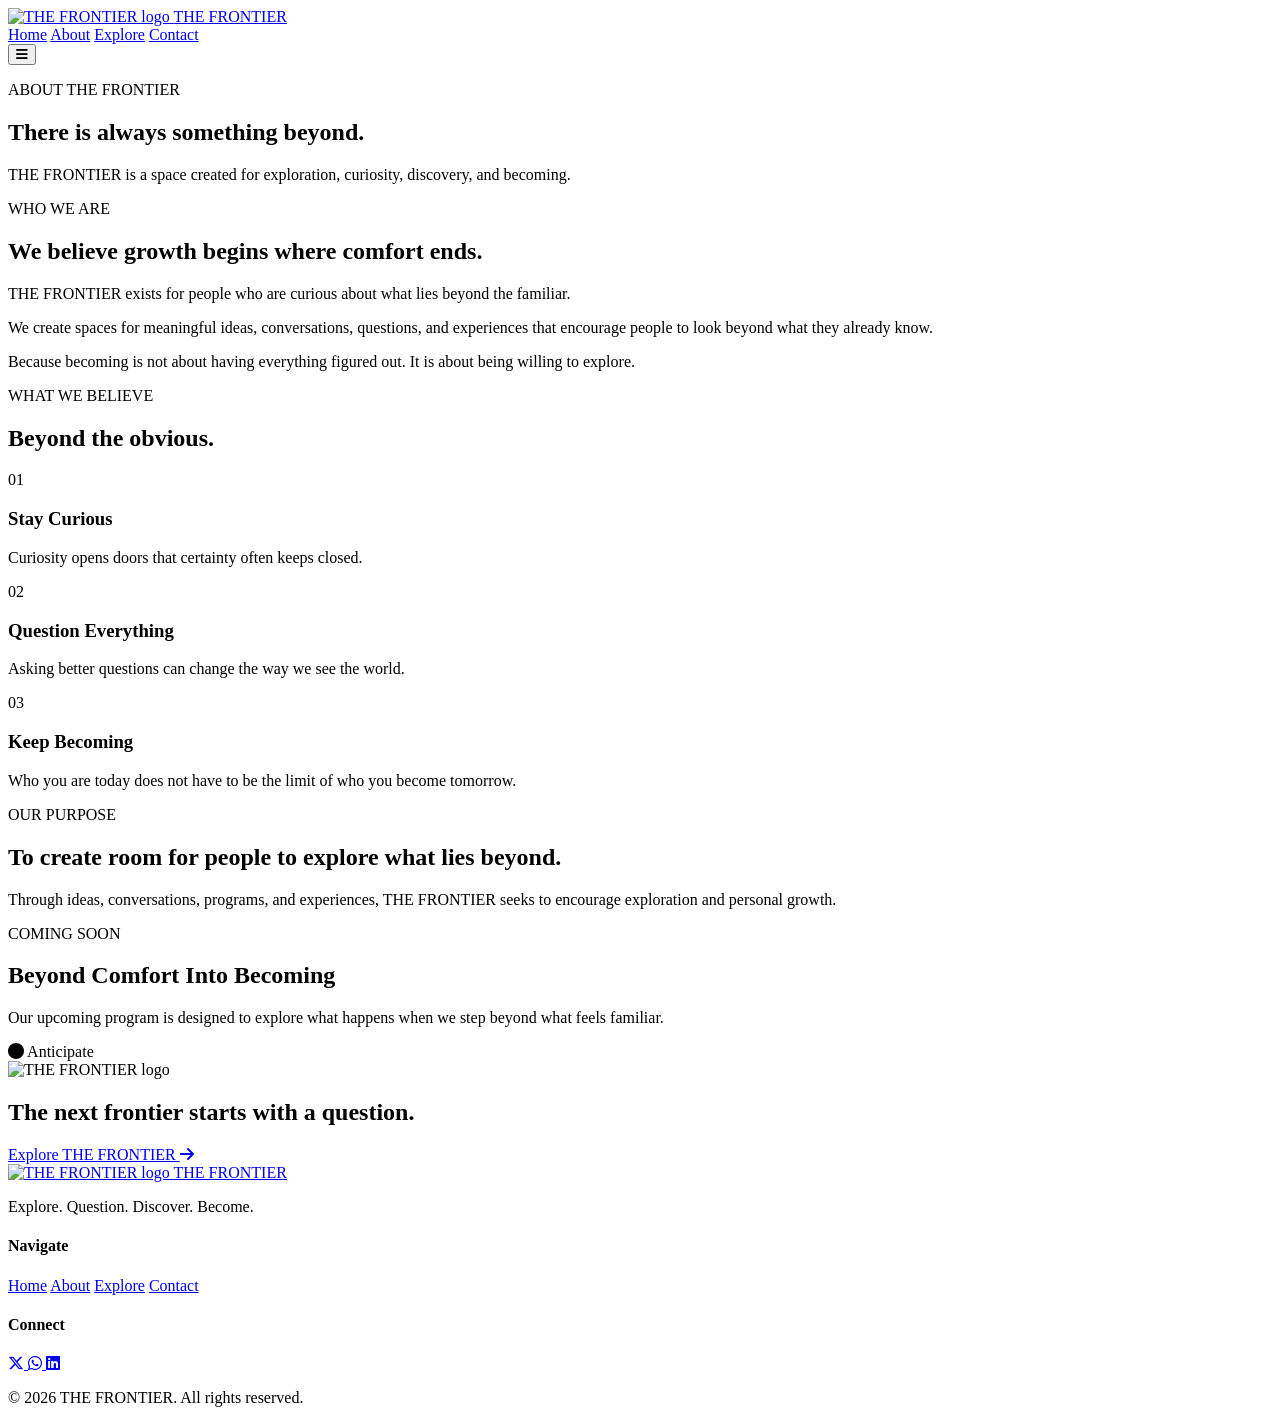
==== about.html @ 78a6743c "Add files via upload" ====
<!DOCTYPE html>
<html lang="en">
<head>
    <meta charset="UTF-8">
    <meta name="viewport" content="width=device-width, initial-scale=1.0">

    <title>About | THE FRONTIER</title>
    <meta name="description" content="Learn about THE FRONTIER, a space for exploration, curiosity, ideas, discovery, and becoming.">

    <link rel="preconnect" href="https://fonts.googleapis.com">
    <link rel="preconnect" href="https://fonts.gstatic.com" crossorigin>
    <link href="https://fonts.googleapis.com/css2?family=Poppins:wght@400;500;600;700&display=swap" rel="stylesheet">

    <link rel="stylesheet" href="https://cdnjs.cloudflare.com/ajax/libs/font-awesome/6.7.2/css/all.min.css">

    <link rel="stylesheet" href="css/style.css">
</head>

<body>

    <header class="site-header">
        <div class="container nav-container">

            <a href="index.html" class="logo">
                <img src="assets/images/logo.png" alt="THE FRONTIER logo">
                <span>THE FRONTIER</span>
            </a>

            <nav class="main-nav">
                <a href="index.html">Home</a>
                <a href="about.html" class="active">About</a>
                <a href="explore.html">Explore</a>
                <a href="contact.html">Contact</a>
            </nav>

            <button class="menu-toggle" aria-label="Open navigation menu">
                <i class="fa-solid fa-bars"></i>
            </button>

        </div>
    </header>


    <main>

        <section class="page-hero">
            <div class="container">

                <p class="eyebrow">ABOUT THE FRONTIER</p>

                <h1>
                    There is always
                    <span>something beyond.</span>
                </h1>

                <p>
                    THE FRONTIER is a space created for exploration,
                    curiosity, discovery, and becoming.
                </p>

            </div>
        </section>

        <section class="about-intro section">
            <div class="container about-grid">

                <div>
                    <p class="section-label">WHO WE ARE</p>

                    <h2>
                        We believe growth
                        begins where comfort ends.
                    </h2>
                </div>

                <div class="about-text">

                    <p>
                        THE FRONTIER exists for people who are curious
                        about what lies beyond the familiar.
                    </p>

                    <p>
                        We create spaces for meaningful ideas,
                        conversations, questions, and experiences
                        that encourage people to look beyond what
                        they already know.
                    </p>

                    <p>
                        Because becoming is not about having everything
                        figured out. It is about being willing to explore.
                    </p>

                </div>

            </div>
        </section>


        <section class="beliefs section">
            <div class="container">

                <div class="section-heading">
                    <div>
                        <p class="section-label">WHAT WE BELIEVE</p>
                        <h2>Beyond the obvious.</h2>
                    </div>
                </div>


                <div class="beliefs-grid">

                    <article class="belief-card">
                        <span>01</span>

                        <h3>Stay Curious</h3>

                        <p>
                            Curiosity opens doors that certainty
                            often keeps closed.
                        </p>
                    </article>


                    <article class="belief-card">
                        <span>02</span>

                        <h3>Question Everything</h3>

                        <p>
                            Asking better questions can change
                            the way we see the world.
                        </p>
                    </article>


                    <article class="belief-card">
                        <span>03</span>

                        <h3>Keep Becoming</h3>

                        <p>
                            Who you are today does not have to be
                            the limit of who you become tomorrow.
                        </p>
                    </article>

                </div>

            </div>
        </section>


        <section class="purpose section">
            <div class="container purpose-content">

                <p class="section-label">OUR PURPOSE</p>

                <h2>
                    To create room for people
                    to explore what lies
                    <span>beyond.</span>
                </h2>

                <p>
                    Through ideas, conversations, programs, and
                    experiences, THE FRONTIER seeks to encourage
                    exploration and personal growth.
                </p>

            </div>
        </section>


        <section class="program section">
            <div class="container">

                <div class="program-card">

                    <div class="program-content">

                        <p class="section-label">COMING SOON</p>

                        <h2>
                            Beyond Comfort
                            Into Becoming
                        </h2>

                        <p>
                            Our upcoming program is designed to
                            explore what happens when we step
                            beyond what feels familiar.
                        </p>

                        <span class="program-status">
                            <i class="fa-solid fa-circle"></i>
                            Anticipate
                        </span>

                    </div>

                    <div class="program-mark">
                        <img src="assets/images/logo.png"
                             alt="THE FRONTIER logo">
                    </div>

                </div>

            </div>
        </section>


        <section class="cta section">
            <div class="container cta-content">

                <h2>
                    The next frontier
                    starts with a question.
                </h2>

                <a href="explore.html" class="btn btn-primary">
                    Explore THE FRONTIER
                    <i class="fa-solid fa-arrow-right"></i>
                </a>

            </div>
        </section>

    </main>


    <footer class="site-footer">
        <div class="container footer-content">

            <div class="footer-brand">

                <a href="index.html" class="logo">
                    <img src="assets/images/logo.png"
                         alt="THE FRONTIER logo">
                    <span>THE FRONTIER</span>
                </a>

                <p>
                    Explore. Question. Discover. Become.
                </p>

            </div>


            <div class="footer-links">

                <h4>Navigate</h4>

                <a href="index.html">Home</a>
                <a href="about.html">About</a>
                <a href="explore.html">Explore</a>
                <a href="contact.html">Contact</a>

            </div>


            <div class="footer-socials">

                <h4>Connect</h4>

                <div class="social-icons">

                    <a href="#" aria-label="X">
                        <i class="fa-brands fa-x-twitter"></i>
                    </a>

                    <a href="#" aria-label="WhatsApp">
                        <i class="fa-brands fa-whatsapp"></i>
                    </a>

                    <a href="#" aria-label="LinkedIn">
                        <i class="fa-brands fa-linkedin"></i>
                    </a>

                </div>

            </div>

        </div>


        <div class="container footer-bottom">

            <p>
                &copy; 2026 THE FRONTIER. All rights reserved.
            </p>

        </div>
    </footer>


    <script src="js/script.js"></script>

</body>
</html>
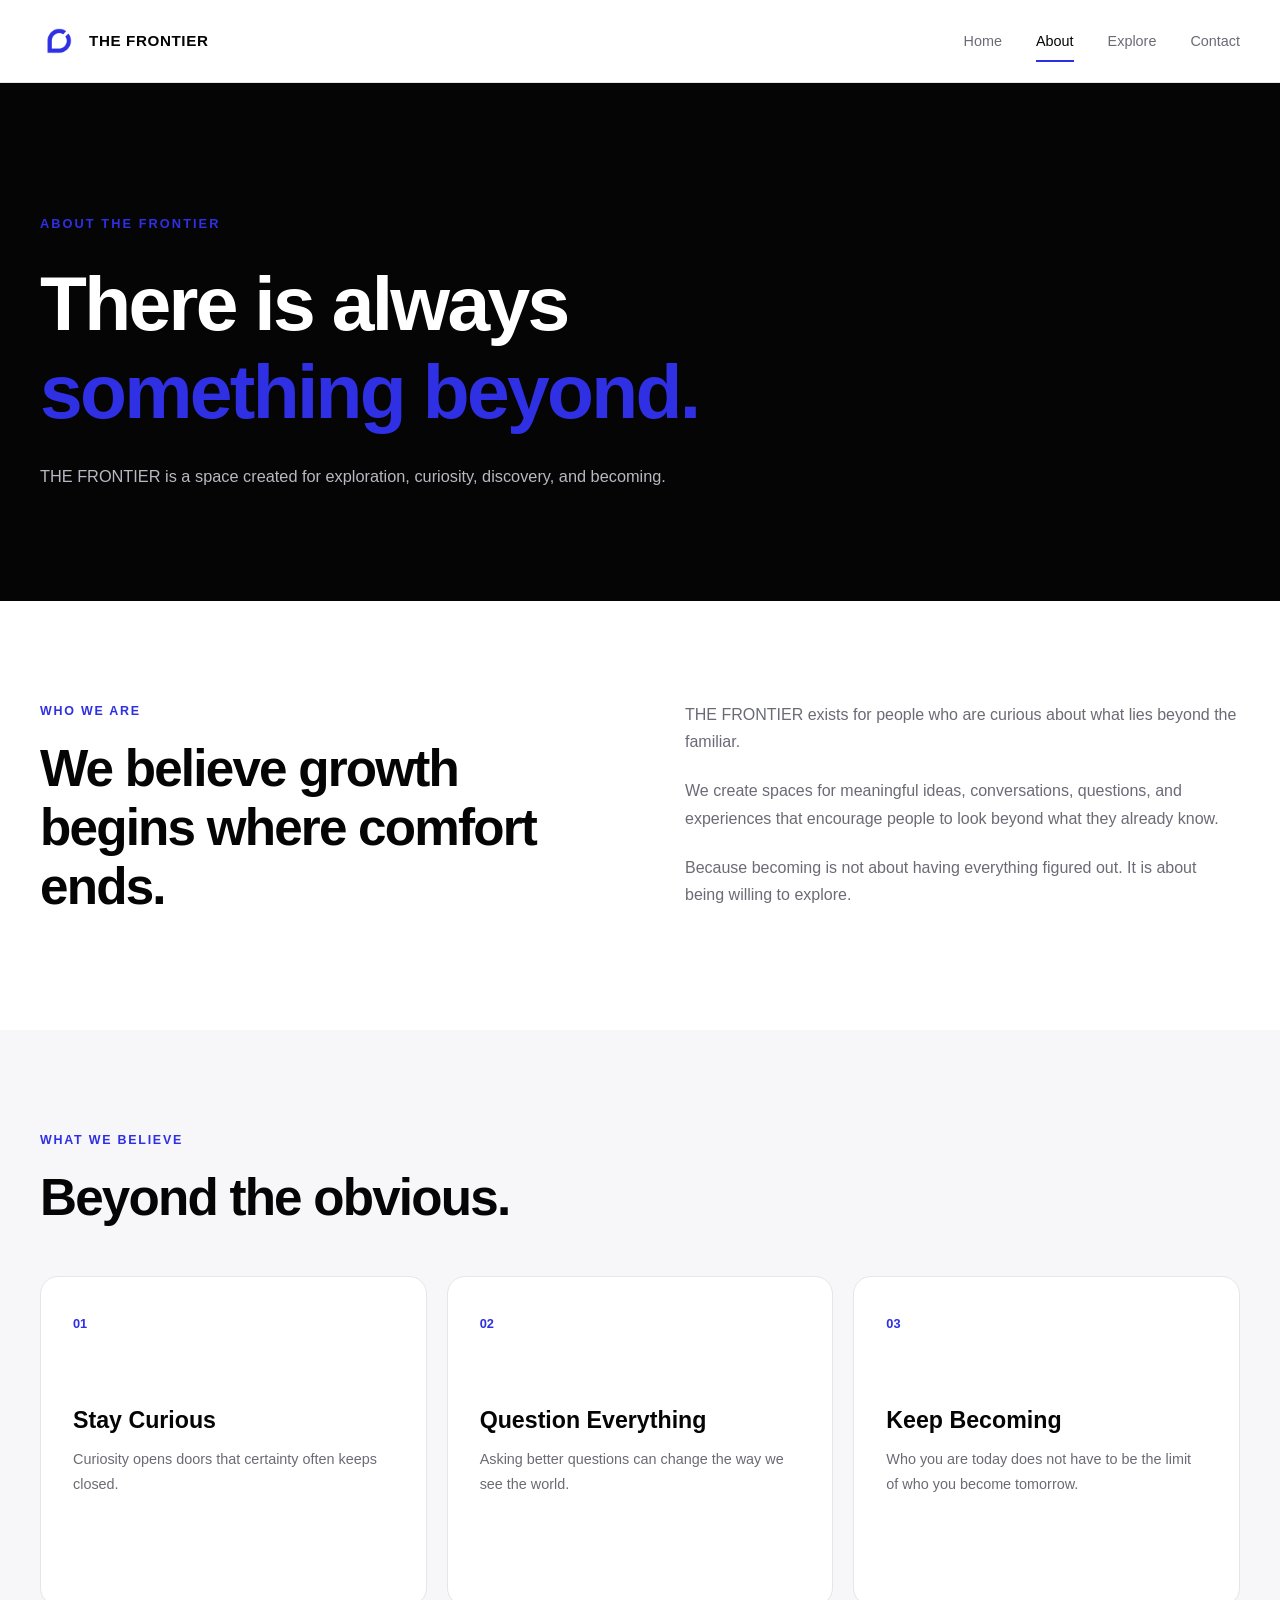
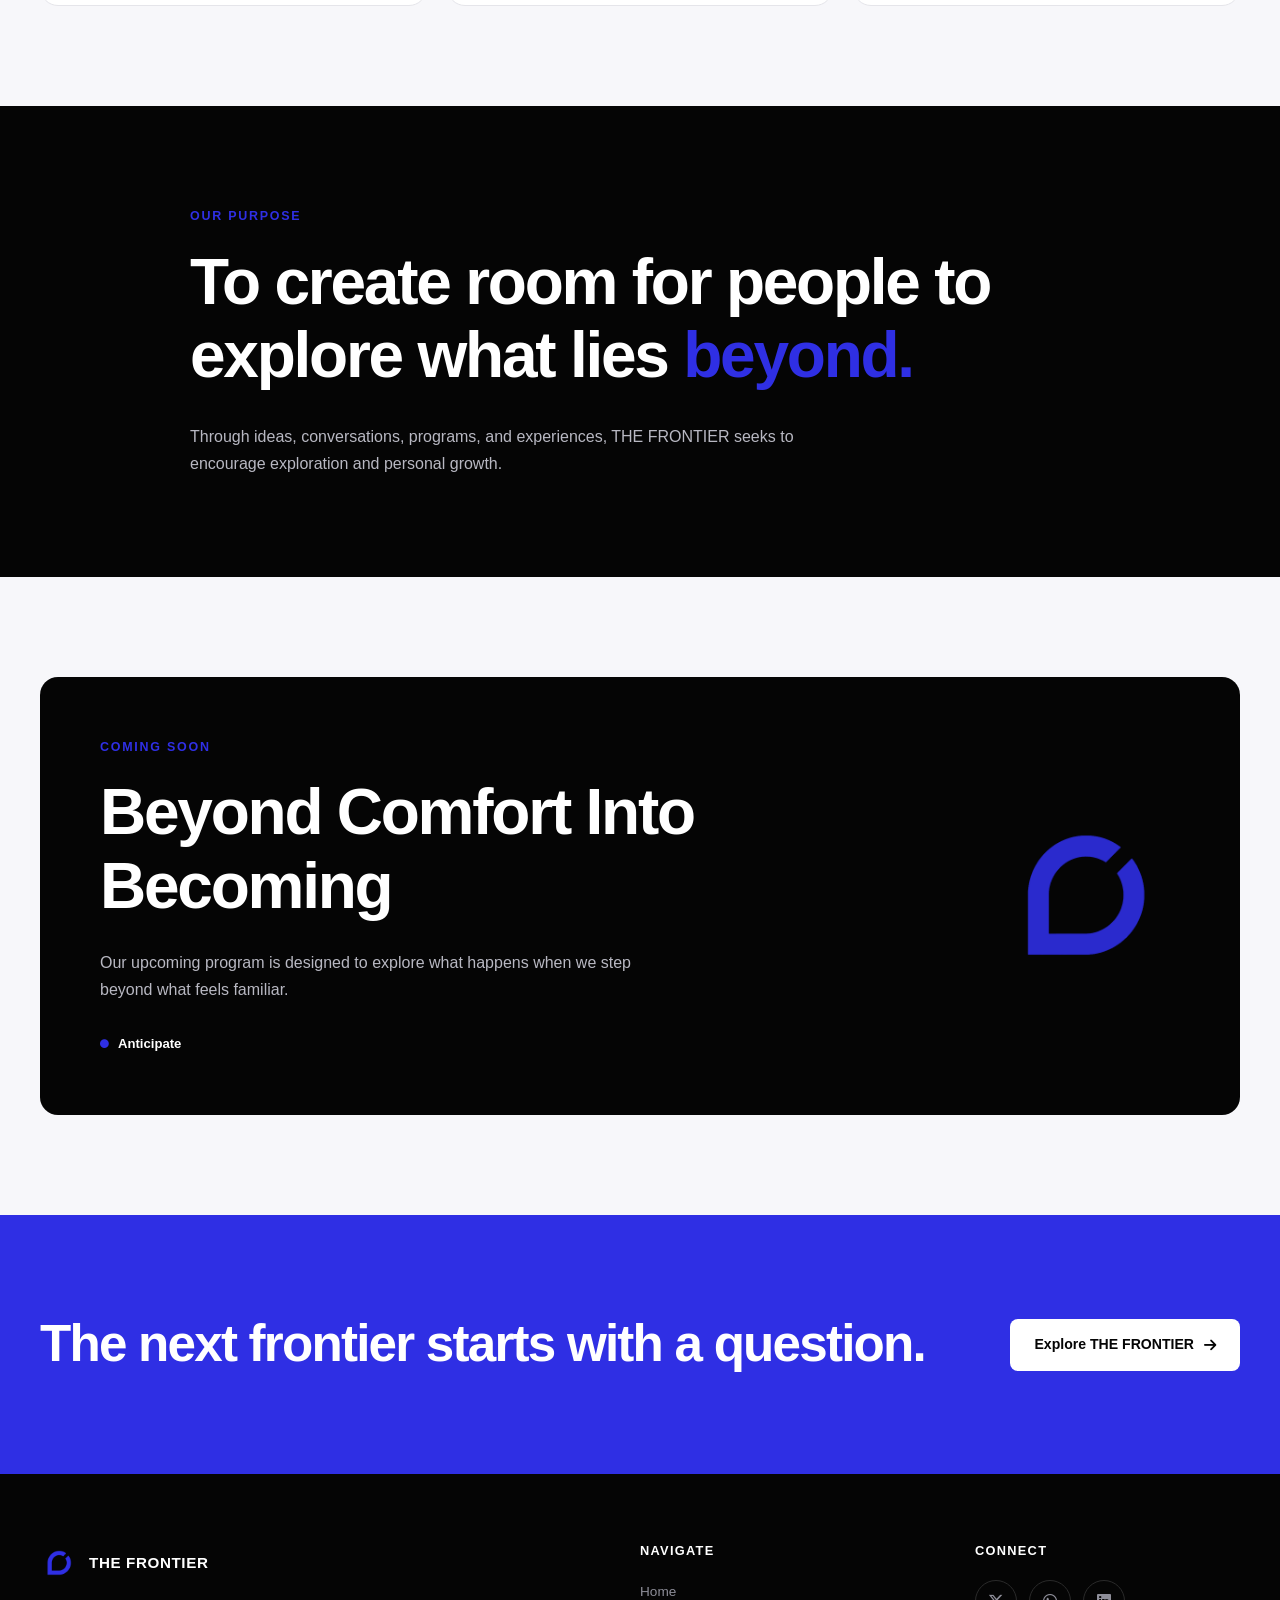
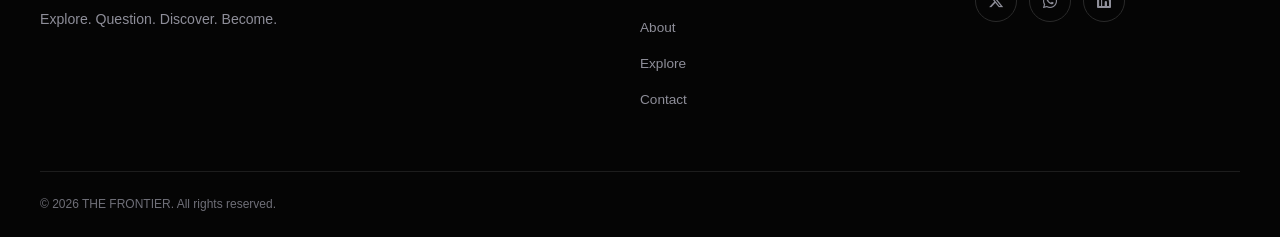
==== commit 3ee44379: "Update about.html" ====
--- a/about.html
+++ b/about.html
@@ -10,6 +10,7 @@
     <link rel="preconnect" href="https://fonts.googleapis.com">
     <link rel="preconnect" href="https://fonts.gstatic.com" crossorigin>
     <link href="https://fonts.googleapis.com/css2?family=Poppins:wght@400;500;600;700&display=swap" rel="stylesheet">
+    <link rel="icon" type="image/png" href="assets/images/logo.png">
 
     <link rel="stylesheet" href="https://cdnjs.cloudflare.com/ajax/libs/font-awesome/6.7.2/css/all.min.css">
 
--- a/css/style.css
+++ b/css/style.css
@@ -0,0 +1,1067 @@
+:root {
+    --royal-blue: #2F2FE4;
+    --black: #050505;
+    --white: #FFFFFF;
+    --light-bg: #F7F7FA;
+    --gray: #6B6B76;
+    --border: #E5E5EA;
+
+    --container: 1200px;
+    --radius: 18px;
+
+    --transition: 0.3s ease;
+}
+
+* {
+    margin: 0;
+    padding: 0;
+    box-sizing: border-box;
+}
+
+html {
+    scroll-behavior: smooth;
+}
+
+body {
+    font-family: "Poppins", sans-serif;
+    background: var(--white);
+    color: var(--black);
+    line-height: 1.7;
+    overflow-x: hidden;
+}
+
+img {
+    max-width: 100%;
+    display: block;
+}
+
+a {
+    color: inherit;
+    text-decoration: none;
+}
+
+button,
+input,
+textarea {
+    font: inherit;
+}
+
+button {
+    border: none;
+    background: none;
+    cursor: pointer;
+}
+
+.container {
+    width: min(100% - 40px, var(--container));
+    margin-inline: auto;
+}
+
+.section {
+    padding: 100px 0;
+}
+
+.section-label {
+    color: var(--royal-blue);
+    font-size: 0.78rem;
+    font-weight: 700;
+    letter-spacing: 0.14em;
+    margin-bottom: 18px;
+}
+
+.eyebrow {
+    color: var(--royal-blue);
+    font-size: 0.8rem;
+    font-weight: 700;
+    letter-spacing: 0.16em;
+    margin-bottom: 24px;
+}
+
+h1,
+h2,
+h3,
+h4 {
+    line-height: 1.15;
+}
+
+h1,
+h2 {
+    letter-spacing: -0.035em;
+}
+
+p {
+    color: var(--gray);
+}
+
+.site-header {
+    position: relative;
+    width: 100%;
+    background: var(--white);
+    border-bottom: 1px solid var(--border);
+    z-index: 1000;
+}
+
+.nav-container {
+    min-height: 82px;
+    display: flex;
+    align-items: center;
+    justify-content: space-between;
+    gap: 30px;
+}
+
+.logo {
+    display: inline-flex;
+    align-items: center;
+    gap: 11px;
+    font-size: 0.95rem;
+    font-weight: 700;
+    letter-spacing: 0.04em;
+}
+
+.logo img {
+    width: 38px;
+    height: 38px;
+    object-fit: contain;
+}
+
+.main-nav {
+    display: flex;
+    align-items: center;
+    gap: 34px;
+}
+
+.main-nav a {
+    position: relative;
+    color: var(--gray);
+    font-size: 0.9rem;
+    font-weight: 500;
+    transition: color var(--transition);
+}
+
+.main-nav a:hover,
+.main-nav a.active {
+    color: var(--black);
+}
+
+.main-nav a.active::after {
+    content: "";
+    position: absolute;
+    left: 0;
+    bottom: -9px;
+    width: 100%;
+    height: 2px;
+    background: var(--royal-blue);
+}
+
+.menu-toggle {
+    display: none;
+    width: 42px;
+    height: 42px;
+    align-items: center;
+    justify-content: center;
+    border: 1px solid var(--border);
+    border-radius: 10px;
+    font-size: 1rem;
+}
+
+.btn {
+    display: inline-flex;
+    align-items: center;
+    justify-content: center;
+    gap: 10px;
+    min-height: 52px;
+    padding: 0 24px;
+    border-radius: 8px;
+    font-size: 0.88rem;
+    font-weight: 600;
+    transition:
+        transform var(--transition),
+        background var(--transition),
+        color var(--transition),
+        border-color var(--transition);
+}
+
+.btn:hover {
+    transform: translateY(-2px);
+}
+
+.btn-primary {
+    background: var(--royal-blue);
+    color: var(--white);
+}
+
+.btn-primary:hover {
+    background: #2424C9;
+}
+
+.btn-secondary {
+    background: var(--white);
+    color: var(--black);
+    border: 1px solid var(--border);
+}
+
+.btn-secondary:hover {
+    border-color: var(--black);
+}
+
+.text-link {
+    display: inline-flex;
+    align-items: center;
+    gap: 9px;
+    color: var(--black);
+    font-size: 0.88rem;
+    font-weight: 600;
+    transition: gap var(--transition);
+}
+
+.text-link:hover {
+    gap: 14px;
+}
+
+.hero {
+    min-height: calc(100vh - 82px);
+    display: flex;
+    align-items: center;
+    position: relative;
+    overflow: hidden;
+    background: var(--black);
+    color: var(--white);
+}
+
+.hero::after {
+    content: "";
+    position: absolute;
+    width: 380px;
+    height: 380px;
+    right: -150px;
+    bottom: -150px;
+    border: 1px solid rgba(255, 255, 255, 0.12);
+    border-radius: 50%;
+}
+
+.hero-content {
+    position: relative;
+    z-index: 1;
+    max-width: 900px;
+}
+
+.hero h1 {
+    max-width: 850px;
+    font-size: clamp(2.8rem, 7vw, 6.5rem);
+    font-weight: 700;
+}
+
+.hero h1 span {
+    display: block;
+    color: var(--royal-blue);
+}
+
+.hero-text {
+    max-width: 620px;
+    margin-top: 28px;
+    color: #B8B8C2;
+    font-size: 1.05rem;
+}
+
+.hero-buttons {
+    display: flex;
+    flex-wrap: wrap;
+    gap: 14px;
+    margin-top: 38px;
+}
+
+.page-hero {
+    padding: 130px 0 110px;
+    background: var(--black);
+    color: var(--white);
+}
+
+.page-hero .container {
+    max-width: var(--container);
+}
+
+.page-hero h1 {
+    max-width: 850px;
+    font-size: clamp(2.7rem, 6vw, 5.8rem);
+}
+
+.page-hero h1 span {
+    display: block;
+    color: var(--royal-blue);
+}
+
+.page-hero > .container > p:last-child {
+    max-width: 650px;
+    margin-top: 28px;
+    color: #B8B8C2;
+    font-size: 1.02rem;
+}
+
+.intro {
+    background: var(--white);
+}
+
+.intro-grid,
+.about-grid {
+    display: grid;
+    grid-template-columns: 1fr 1fr;
+    gap: 90px;
+    align-items: start;
+}
+
+.intro h2,
+.about-grid h2 {
+    max-width: 570px;
+    font-size: clamp(2rem, 4vw, 3.7rem);
+}
+
+.intro h2 span,
+.about-grid h2 span {
+    color: var(--royal-blue);
+}
+
+.intro-text,
+.about-text {
+    max-width: 560px;
+}
+
+.intro-text p,
+.about-text p {
+    margin-bottom: 22px;
+}
+
+.explore {
+    background: var(--light-bg);
+}
+
+.section-heading {
+    display: flex;
+    justify-content: space-between;
+    align-items: end;
+    gap: 30px;
+    margin-bottom: 48px;
+}
+
+.section-heading h2 {
+    font-size: clamp(2rem, 4vw, 3.5rem);
+}
+
+.explore-grid {
+    display: grid;
+    grid-template-columns: repeat(3, 1fr);
+    gap: 20px;
+}
+
+.explore-card,
+.belief-card {
+    position: relative;
+    min-height: 330px;
+    padding: 32px;
+    background: var(--white);
+    border: 1px solid var(--border);
+    border-radius: var(--radius);
+    transition:
+        transform var(--transition),
+        border-color var(--transition);
+}
+
+.explore-card:hover,
+.belief-card:hover {
+    transform: translateY(-5px);
+    border-color: var(--royal-blue);
+}
+
+.card-number,
+.belief-card > span {
+    color: var(--royal-blue);
+    font-size: 0.8rem;
+    font-weight: 700;
+}
+
+.explore-card h3,
+.belief-card h3 {
+    margin-top: 70px;
+    font-size: 1.45rem;
+}
+
+.explore-card p,
+.belief-card p {
+    margin-top: 14px;
+    font-size: 0.9rem;
+}
+
+.explore-card > a {
+    position: absolute;
+    right: 28px;
+    bottom: 28px;
+    color: var(--royal-blue);
+}
+
+.beliefs {
+    background: var(--light-bg);
+}
+
+.beliefs-grid {
+    display: grid;
+    grid-template-columns: repeat(3, 1fr);
+    gap: 20px;
+}
+
+.purpose {
+    background: var(--black);
+    color: var(--white);
+}
+
+.purpose-content {
+    max-width: 900px;
+}
+
+.purpose h2 {
+    font-size: clamp(2.3rem, 5vw, 4.8rem);
+}
+
+.purpose h2 span {
+    color: var(--royal-blue);
+}
+
+.purpose-content > p:last-child {
+    max-width: 650px;
+    margin-top: 30px;
+    color: #B8B8C2;
+}
+
+.explore-intro {
+    background: var(--white);
+}
+
+.explore-intro h2 {
+    max-width: 850px;
+    font-size: clamp(2.3rem, 5vw, 4.6rem);
+}
+
+.content-section {
+    background: var(--light-bg);
+}
+
+.content-grid {
+    display: grid;
+    grid-template-columns: 1.4fr 1fr;
+    gap: 20px;
+}
+
+.content-card {
+    min-height: 350px;
+    padding: 34px;
+    background: var(--white);
+    border: 1px solid var(--border);
+    border-radius: var(--radius);
+}
+
+.content-card.featured {
+    background: var(--black);
+    color: var(--white);
+}
+
+.content-tag {
+    color: var(--royal-blue);
+    font-size: 0.72rem;
+    font-weight: 700;
+    letter-spacing: 0.14em;
+}
+
+.content-card h3 {
+    max-width: 650px;
+    margin-top: 60px;
+    font-size: clamp(1.5rem, 3vw, 2.5rem);
+}
+
+.content-card p {
+    margin-top: 18px;
+}
+
+.content-card.featured p {
+    color: #B8B8C2;
+}
+
+.content-card a {
+    display: inline-flex;
+    align-items: center;
+    gap: 9px;
+    margin-top: 28px;
+    color: var(--royal-blue);
+    font-size: 0.85rem;
+    font-weight: 600;
+}
+
+.question,
+.question-section {
+    background: var(--white);
+}
+
+.question-content {
+    max-width: 1000px;
+}
+
+.question h2 {
+    max-width: 900px;
+    font-size: clamp(2.2rem, 5vw, 5rem);
+}
+
+.question-box {
+    position: relative;
+    padding: 70px;
+    background: var(--royal-blue);
+    color: var(--white);
+    border-radius: var(--radius);
+    overflow: hidden;
+}
+
+.question-box::after {
+    content: "?";
+    position: absolute;
+    right: 30px;
+    bottom: -80px;
+    color: rgba(255, 255, 255, 0.08);
+    font-size: 18rem;
+    font-weight: 700;
+    line-height: 1;
+}
+
+.question-mark {
+    font-size: 1rem;
+    font-weight: 700;
+}
+
+.question-box h2 {
+    position: relative;
+    z-index: 1;
+    max-width: 850px;
+    margin-top: 25px;
+    font-size: clamp(2rem, 4.5vw, 4.2rem);
+}
+
+.question-box p {
+    position: relative;
+    z-index: 1;
+    max-width: 600px;
+    margin-top: 24px;
+    color: rgba(255, 255, 255, 0.75);
+}
+
+.myth-fact-card {
+    display: grid;
+    grid-template-columns: 1fr 1fr;
+    border: 1px solid var(--border);
+    border-radius: var(--radius);
+    overflow: hidden;
+}
+
+.myth,
+.fact {
+    padding: 50px;
+}
+
+.myth {
+    background: var(--black);
+    color: var(--white);
+}
+
+.fact {
+    background: var(--white);
+}
+
+.myth span,
+.fact span {
+    color: var(--royal-blue);
+    font-size: 0.75rem;
+    font-weight: 700;
+    letter-spacing: 0.14em;
+}
+
+.myth h3,
+.fact h3 {
+    margin-top: 50px;
+    font-size: clamp(1.4rem, 3vw, 2.2rem);
+}
+
+.program {
+    background: var(--light-bg);
+}
+
+.program-card {
+    position: relative;
+    min-height: 420px;
+    display: flex;
+    align-items: center;
+    justify-content: space-between;
+    gap: 50px;
+    padding: 60px;
+    background: var(--black);
+    color: var(--white);
+    border-radius: var(--radius);
+    overflow: hidden;
+}
+
+.program-content {
+    position: relative;
+    z-index: 2;
+    max-width: 700px;
+}
+
+.program-content h2 {
+    font-size: clamp(2.3rem, 5vw, 4.7rem);
+}
+
+.program-content > p:not(.section-label) {
+    max-width: 560px;
+    margin-top: 25px;
+    color: #B8B8C2;
+}
+
+.program-status {
+    display: inline-flex;
+    align-items: center;
+    gap: 9px;
+    margin-top: 30px;
+    color: var(--white);
+    font-size: 0.82rem;
+    font-weight: 600;
+}
+
+.program-status i {
+    color: var(--royal-blue);
+    font-size: 0.55rem;
+}
+
+.program-mark {
+    position: relative;
+    z-index: 1;
+    flex-shrink: 0;
+}
+
+.program-mark img {
+    width: 190px;
+    opacity: 0.9;
+}
+
+.contact-section {
+    background: var(--white);
+}
+
+.contact-grid {
+    display: grid;
+    grid-template-columns: 0.9fr 1.1fr;
+    gap: 100px;
+}
+
+.contact-info h2 {
+    max-width: 550px;
+    font-size: clamp(2.2rem, 4vw, 4rem);
+}
+
+.contact-info > p:not(.section-label) {
+    max-width: 530px;
+    margin-top: 24px;
+}
+
+.contact-socials {
+    margin-top: 45px;
+    border-top: 1px solid var(--border);
+}
+
+.social-link {
+    display: flex;
+    align-items: center;
+    justify-content: space-between;
+    padding: 19px 0;
+    border-bottom: 1px solid var(--border);
+    transition: color var(--transition);
+}
+
+.social-link:hover {
+    color: var(--royal-blue);
+}
+
+.social-link span {
+    display: flex;
+    align-items: center;
+    gap: 13px;
+    font-weight: 600;
+}
+
+.contact-form-wrapper {
+    padding: 40px;
+    background: var(--light-bg);
+    border-radius: var(--radius);
+}
+
+.contact-form {
+    margin-top: 25px;
+}
+
+.form-group {
+    margin-bottom: 22px;
+}
+
+.form-group label {
+    display: block;
+    margin-bottom: 8px;
+    font-size: 0.82rem;
+    font-weight: 600;
+}
+
+.form-group input,
+.form-group textarea {
+    width: 100%;
+    border: 1px solid var(--border);
+    border-radius: 8px;
+    padding: 14px 16px;
+    outline: none;
+    background: var(--white);
+    color: var(--black);
+    transition: border-color var(--transition);
+}
+
+.form-group input:focus,
+.form-group textarea:focus {
+    border-color: var(--royal-blue);
+}
+
+.form-group textarea {
+    resize: vertical;
+    min-height: 150px;
+}
+
+.cta {
+    background: var(--royal-blue);
+    color: var(--white);
+}
+
+.cta-content {
+    display: flex;
+    align-items: center;
+    justify-content: space-between;
+    gap: 40px;
+}
+
+.cta h2 {
+    font-size: clamp(2rem, 4vw, 4rem);
+}
+
+.cta .btn-primary {
+    background: var(--white);
+    color: var(--black);
+    flex-shrink: 0;
+}
+
+.cta .btn-primary:hover {
+    background: #F0F0F0;
+}
+
+.site-footer {
+    background: var(--black);
+    color: var(--white);
+    padding-top: 70px;
+}
+
+.footer-content {
+    display: grid;
+    grid-template-columns: 2fr 1fr 1fr;
+    gap: 70px;
+    padding-bottom: 60px;
+}
+
+.footer-brand p {
+    max-width: 300px;
+    margin-top: 18px;
+    color: #8E8E99;
+    font-size: 0.88rem;
+}
+
+.footer-links,
+.footer-socials {
+    display: flex;
+    flex-direction: column;
+    gap: 13px;
+}
+
+.footer-links h4,
+.footer-socials h4 {
+    margin-bottom: 8px;
+    color: var(--white);
+    font-size: 0.8rem;
+    letter-spacing: 0.1em;
+    text-transform: uppercase;
+}
+
+.footer-links a {
+    width: fit-content;
+    color: #8E8E99;
+    font-size: 0.85rem;
+    transition: color var(--transition);
+}
+
+.footer-links a:hover {
+    color: var(--white);
+}
+
+.social-icons {
+    display: flex;
+    gap: 12px;
+}
+
+.social-icons a {
+    width: 42px;
+    height: 42px;
+    display: flex;
+    align-items: center;
+    justify-content: center;
+    border: 1px solid #2A2A2A;
+    border-radius: 50%;
+    color: #8E8E99;
+    transition:
+        color var(--transition),
+        border-color var(--transition);
+}
+
+.social-icons a:hover {
+    color: var(--white);
+    border-color: var(--royal-blue);
+}
+
+.footer-bottom {
+    padding: 22px 0;
+    border-top: 1px solid #1D1D1D;
+}
+
+.footer-bottom p {
+    color: #6F6F78;
+    font-size: 0.75rem;
+}
+
+@media (max-width: 900px) {
+
+    .section {
+        padding: 80px 0;
+    }
+
+    .main-nav {
+        gap: 20px;
+    }
+
+    .intro-grid,
+    .about-grid,
+    .contact-grid {
+        grid-template-columns: 1fr;
+        gap: 45px;
+    }
+
+    .explore-grid,
+    .beliefs-grid {
+        grid-template-columns: 1fr 1fr;
+    }
+
+    .content-grid {
+        grid-template-columns: 1fr;
+    }
+
+    .program-card {
+        padding: 45px;
+    }
+
+    .program-mark img {
+        width: 140px;
+    }
+
+    .footer-content {
+        grid-template-columns: 1.5fr 1fr 1fr;
+        gap: 35px;
+    }
+}
+
+@media (max-width: 700px) {
+
+    .container {
+        width: min(100% - 28px, var(--container));
+    }
+
+    .section {
+        padding: 65px 0;
+    }
+
+    .nav-container {
+        min-height: 70px;
+    }
+
+    .logo {
+        font-size: 0.82rem;
+    }
+
+    .logo img {
+        width: 32px;
+        height: 32px;
+    }
+
+    .main-nav {
+        position: absolute;
+        top: 70px;
+        left: 14px;
+        right: 14px;
+
+        display: none;
+        flex-direction: column;
+        align-items: stretch;
+        gap: 0;
+
+        padding: 10px;
+        background: var(--white);
+        border: 1px solid var(--border);
+        border-radius: 12px;
+        box-shadow: 0 15px 40px rgba(0, 0, 0, 0.08);
+    }
+
+    .main-nav.show {
+        display: flex;
+    }
+
+    .main-nav a {
+        padding: 13px 12px;
+    }
+
+    .main-nav a.active::after {
+        display: none;
+    }
+
+    .menu-toggle {
+        display: flex;
+    }
+
+    .hero {
+        min-height: calc(100svh - 70px);
+    }
+
+    .hero h1 {
+        font-size: clamp(2.5rem, 13vw, 4.2rem);
+    }
+
+    .hero-text {
+        font-size: 0.92rem;
+    }
+
+    .hero-buttons {
+        flex-direction: column;
+        align-items: stretch;
+    }
+
+    .hero-buttons .btn {
+        width: 100%;
+    }
+
+    .page-hero {
+        padding: 90px 0 75px;
+    }
+
+    .page-hero h1 {
+        font-size: clamp(2.5rem, 12vw, 4rem);
+    }
+
+    .section-heading {
+        flex-direction: column;
+        align-items: flex-start;
+        gap: 15px;
+        margin-bottom: 30px;
+    }
+
+    .explore-grid,
+    .beliefs-grid {
+        grid-template-columns: 1fr;
+    }
+
+    .explore-card,
+    .belief-card {
+        min-height: 280px;
+    }
+
+    .question-box {
+        padding: 40px 28px;
+    }
+
+    .question-box::after {
+        right: -15px;
+        bottom: -45px;
+        font-size: 11rem;
+    }
+
+    .myth-fact-card {
+        grid-template-columns: 1fr;
+    }
+
+    .myth,
+    .fact {
+        padding: 35px 28px;
+    }
+
+    .myth h3,
+    .fact h3 {
+        margin-top: 35px;
+    }
+
+    .program-card {
+        min-height: auto;
+        padding: 40px 28px;
+        flex-direction: column;
+        align-items: flex-start;
+    }
+
+    .program-mark {
+        position: absolute;
+        right: 25px;
+        bottom: 25px;
+        opacity: 0.5;
+    }
+
+    .program-mark img {
+        width: 100px;
+    }
+
+    .contact-form-wrapper {
+        padding: 28px 22px;
+    }
+
+    .cta-content {
+        flex-direction: column;
+        align-items: flex-start;
+    }
+
+    .cta .btn {
+        width: 100%;
+    }
+
+    .footer-content {
+        grid-template-columns: 1fr;
+        gap: 40px;
+        padding-bottom: 45px;
+    }
+
+}
+
+@media (max-width: 380px) {
+
+    .container {
+        width: min(100% - 22px, var(--container));
+    }
+
+    .hero h1,
+    .page-hero h1 {
+        font-size: 2.35rem;
+    }
+
+    .btn {
+        padding: 0 18px;
+    }
+
+    .program-card {
+        padding: 32px 22px;
+    }
+
+}
